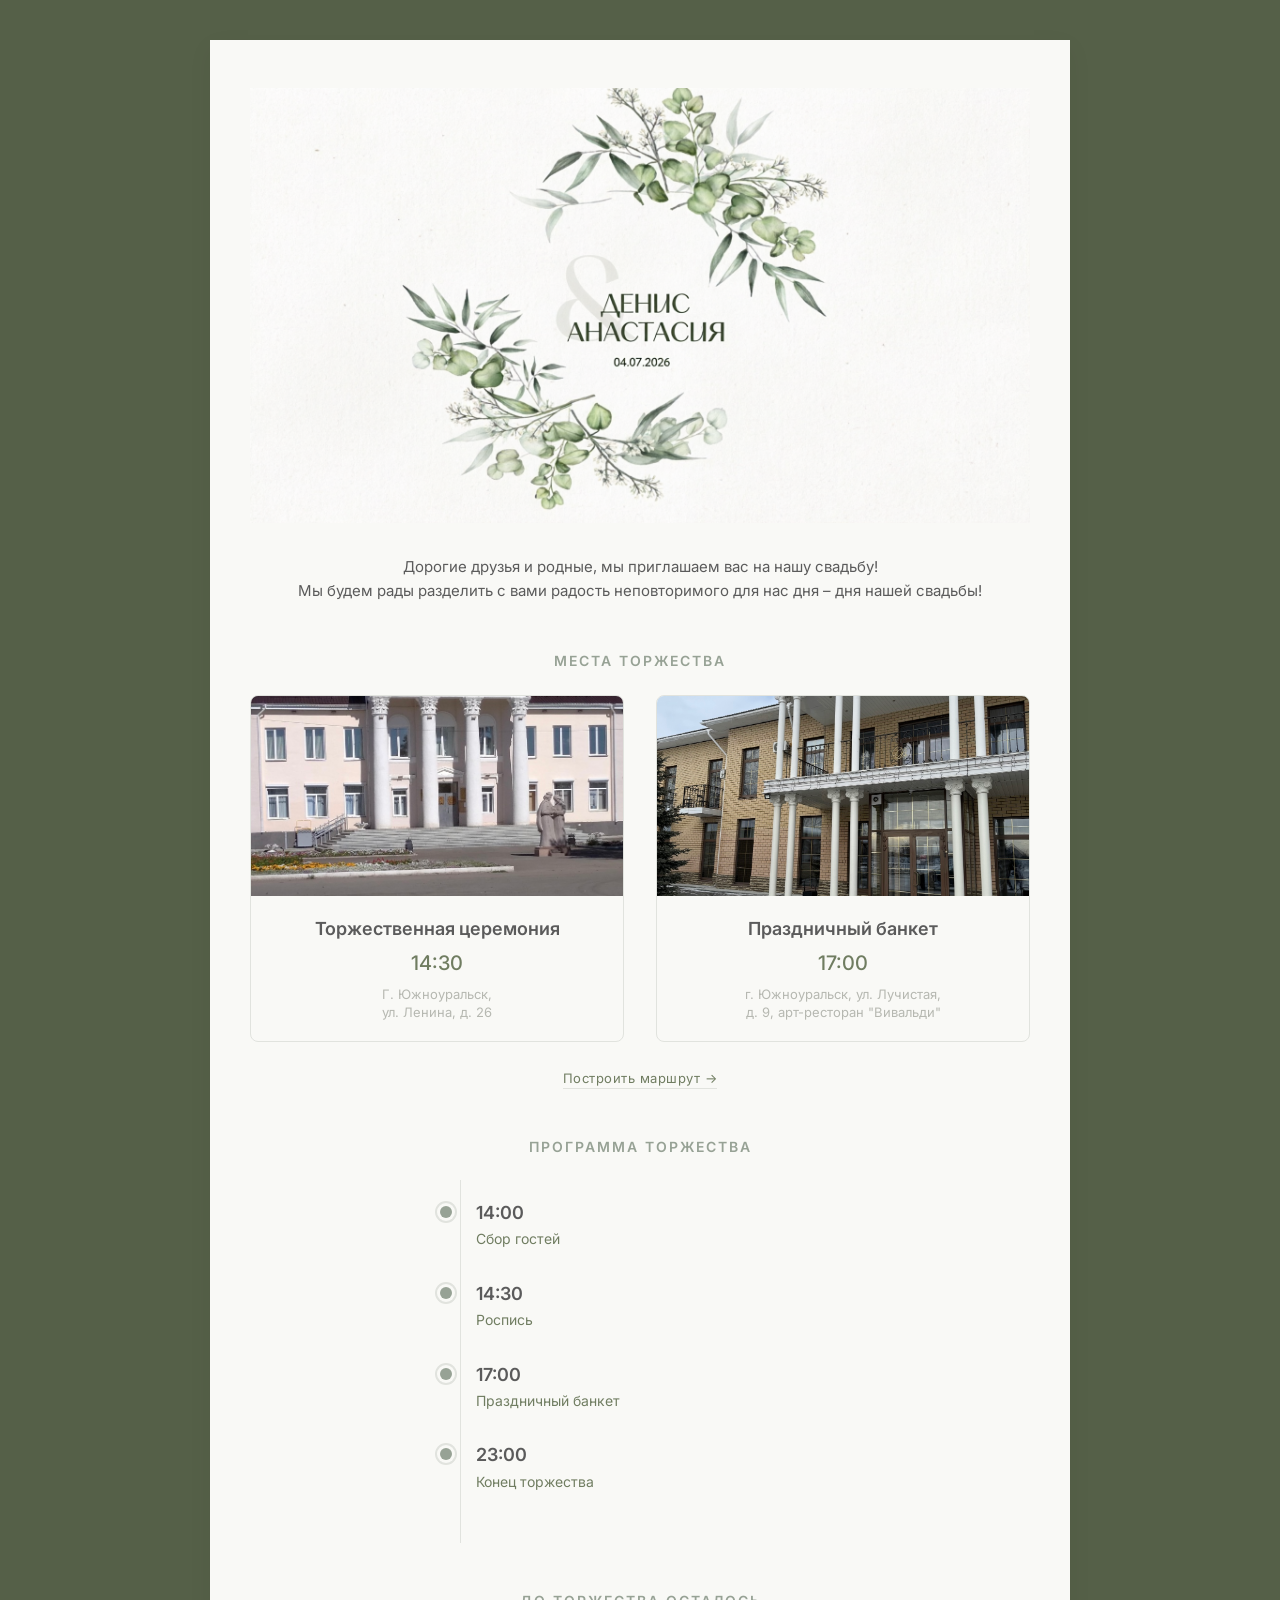
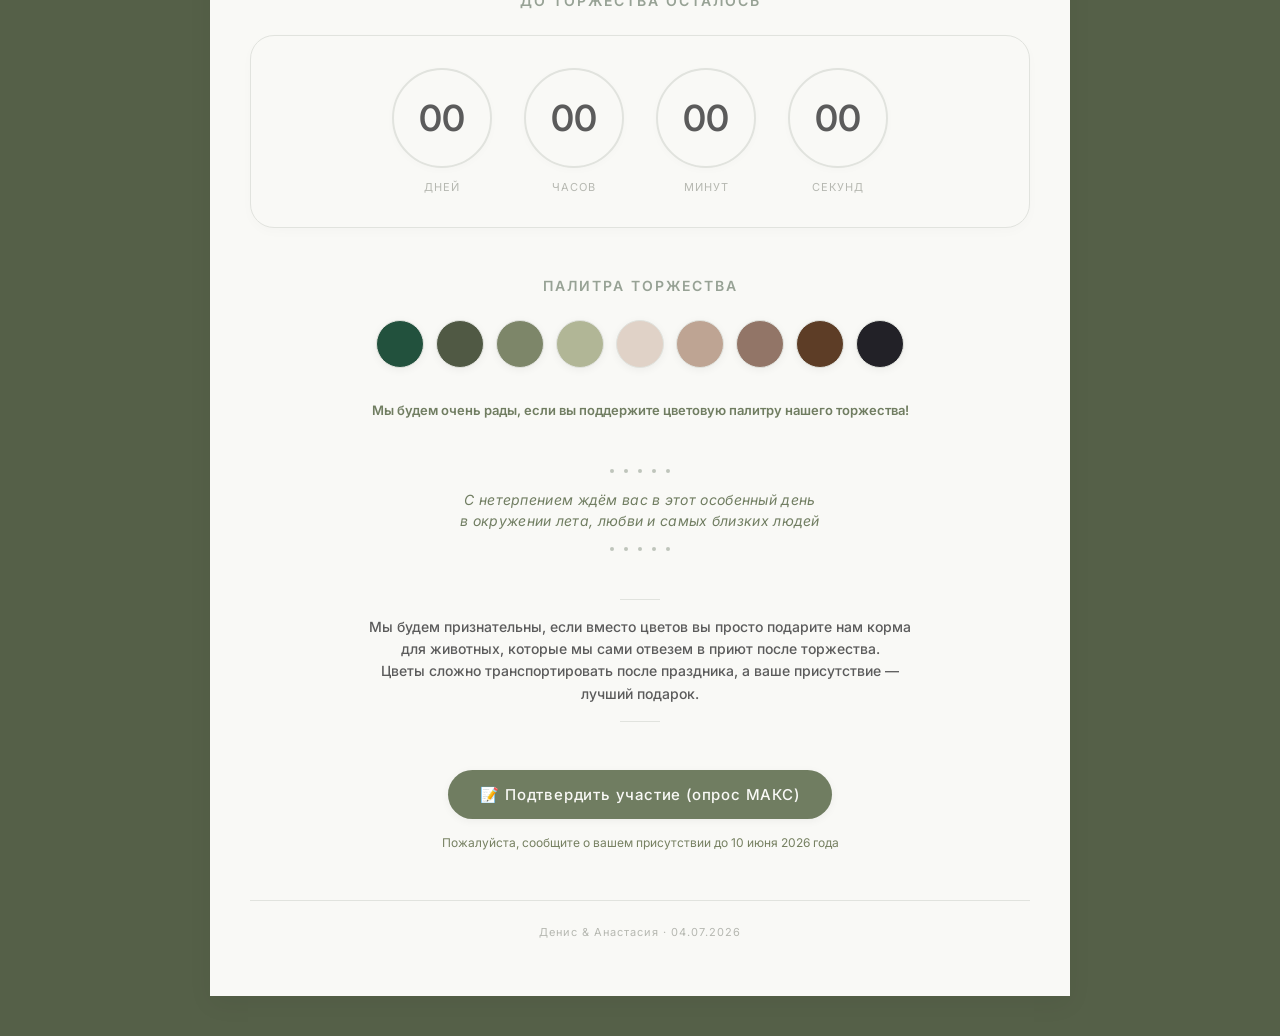
==== index.html @ 1950ab1e "Rename svad.html to index.html название поменяла" ====
﻿<!DOCTYPE html>
<html lang="ru">
<head>
    <meta charset="UTF-8">
    <meta name="viewport" content="width=device-width, initial-scale=1.0, user-scalable=yes">
    <title>Денис & Анастасия | Свадьба</title>
    <link rel="icon" type="image/png" href="icon.png">
    <link rel="stylesheet" href="style.css">
    <link href="https://fonts.googleapis.com/css2?family=Inter:opsz,wght@14..32,400;14..32,500;14..32,600&display=swap" rel="stylesheet">
</head>
<body>
    <div class="outer">
        <div class="card">
            <!-- Верхнее фото (замените src на свой файл) -->
            <div class="hero-image">
                <img src="1774098685.png" alt="Денис и Анастасия" class="hero-img">
            </div>

            <!-- Текст приглашения -->
            <div class="invite-text">
                <p>
                    Дорогие друзья и родные, мы приглашаем вас на нашу свадьбу!<br>
                    Мы будем рады разделить с вами радость неповторимого для нас дня – дня нашей свадьбы!
                </p>
            </div>

            <!-- Места торжества (две карточки с фото и адресом) -->
            <div class="section">
                <h2 class="section-title">МЕСТА ТОРЖЕСТВА</h2>
                <div class="locations">
                    <div class="location-card">
                        <div class="location-photo" style="background-image: url('zags.PNG');"></div>
                        <div class="location-info">
                            <h3>Торжественная церемония</h3>
                            <div class="location-time">14:30</div>
                            <div class="location-address">
                                Г. Южноуральск,<br>
                                ул. Ленина, д. 26
                            </div>
                        </div>
                    </div>
                    <div class="location-card">
                        <div class="location-photo" style="background-image: url('restor.PNG');"></div>
                        <div class="location-info">
                            <h3>Праздничный банкет</h3>
                            <div class="location-time">17:00</div>
                            <div class="location-address">
                                г. Южноуральск, ул. Лучистая,<br>
                                д. 9, арт-ресторан "Вивальди"
                            </div>
                        </div>
                    </div>
                </div>
                <div class="map-link-wrapper">
                    <a href="https://maps.yandex.ru/?text=Южноуральск" target="_blank" class="map-link">Построить маршрут →</a>
                </div>
            </div>

            <!-- Программа как путь (таймлайн) -->
            <div class="section">
                <h2 class="section-title">ПРОГРАММА ТОРЖЕСТВА</h2>
                <div class="timeline">
                    <div class="timeline-item">
                        <div class="timeline-dot"></div>
                        <div class="timeline-content">
                            <div class="timeline-time">14:00</div>
                            <div class="timeline-event">Сбор гостей</div>
                        </div>
                    </div>
                    <div class="timeline-item">
                        <div class="timeline-dot"></div>
                        <div class="timeline-content">
                            <div class="timeline-time">14:30</div>
                            <div class="timeline-event">Роспись</div>
                        </div>
                    </div>
                    <div class="timeline-item">
                        <div class="timeline-dot"></div>
                        <div class="timeline-content">
                            <div class="timeline-time">17:00</div>
                            <div class="timeline-event">Праздничный банкет</div>
                        </div>
                    </div>
                    <div class="timeline-item">
                        <div class="timeline-dot"></div>
                        <div class="timeline-content">
                            <div class="timeline-time">23:00</div>
                            <div class="timeline-event">Конец торжества</div>
                        </div>
                    </div>
                </div>
            </div>

            <!-- Таймер в красивых кругах внутри прямоугольника -->
            <div class="section">
                <h2 class="section-title">ДО ТОРЖЕСТВА ОСТАЛОСЬ</h2>
                <div class="timer-frame">
                    <div class="circle-timer">
                        <div class="circle-unit">
                            <div class="circle-number" id="days">00</div>
                            <div class="circle-label">дней</div>
                        </div>
                        <div class="circle-unit">
                            <div class="circle-number" id="hours">00</div>
                            <div class="circle-label">часов</div>
                        </div>
                        <div class="circle-unit">
                            <div class="circle-number" id="minutes">00</div>
                            <div class="circle-label">минут</div>
                        </div>
                        <div class="circle-unit">
                            <div class="circle-number" id="seconds">00</div>
                            <div class="circle-label">секунд</div>
                        </div>
                    </div>
                </div>
            </div>

            <!-- Палитра 9 цветов -->
            <div class="section">
                <h2 class="section-title">ПАЛИТРА ТОРЖЕСТВА</h2>
                <div class="palette">
                    <div class="palette-color" style="background: #22513d;"></div>
                    <div class="palette-color" style="background: #505944;"></div>
                    <div class="palette-color" style="background: #7d8669;"></div>
                    <div class="palette-color" style="background: #b1b696;"></div>
                    <div class="palette-color" style="background: #e0d2c7;"></div>
                    <div class="palette-color" style="background: #bea493;"></div>
                    <div class="palette-color" style="background: #927567;"></div>
                    <div class="palette-color" style="background: #5d3d26;"></div>
                    <div class="palette-color" style="background: #222127;"></div>
                </div>
                <div class="dresscode-text">
                    <p><strong>Мы будем очень рады, если вы поддержите цветовую палитру нашего торжества!</strong></p>
                </div>
            </div>

            <!-- ДЕКОРАТИВНЫЙ БЛОК -->
            <div class="decorative-block">
                <div class="decorative-line">
                    <span class="decorative-dot"></span>
                    <span class="decorative-dot"></span>
                    <span class="decorative-dot"></span>
                    <span class="decorative-dot"></span>
                    <span class="decorative-dot"></span>
                </div>
                <p class="decorative-text">С нетерпением ждём вас в этот особенный день<br>в окружении лета, любви и самых близких людей</p>
                <div class="decorative-line">
                    <span class="decorative-dot"></span>
                    <span class="decorative-dot"></span>
                    <span class="decorative-dot"></span>
                    <span class="decorative-dot"></span>
                    <span class="decorative-dot"></span>
                </div>
            </div>

            <!-- Предупреждение о цветах (текст теперь хорошо читается) -->
            <div class="flower-warning">
                <div class="warning-line"></div>
                <p>Мы будем признательны, если вместо цветов вы просто подарите нам корма для животных, которые мы сами отвезем в приют после торжества.<br>Цветы сложно транспортировать после праздника, а ваше присутствие — лучший подарок.</p>
                <div class="warning-line"></div>
            </div>

            <!-- КНОПКА ПОДТВЕРЖДЕНИЯ -->
            <div class="vk-section">
                <a href="https://max.ru/join/623QJFdfBB9IGYSQwmrCkDk_tjqx6nGpSXwSv_LpKjc" target="_blank" class="vk-button">📝 Подтвердить участие (опрос МАКС)</a>
                <div class="vk-note">Пожалуйста, сообщите о вашем присутствии до 10 июня 2026 года</div>
            </div>

            <div class="footer">
                Денис & Анастасия · 04.07.2026
            </div>
        </div>
    </div>

    <script>
        function updateTimer() {
            const wedding = new Date(2026, 6, 4, 14, 0, 0);
            const now = new Date();
            const diff = wedding - now;

            if (diff <= 0) {
                document.getElementById('days').innerText = '00';
                document.getElementById('hours').innerText = '00';
                document.getElementById('minutes').innerText = '00';
                document.getElementById('seconds').innerText = '00';
                return;
            }

            const days = Math.floor(diff / (1000 * 60 * 60 * 24));
            const hours = Math.floor((diff % (86400000)) / (3600000));
            const minutes = Math.floor((diff % 3600000) / 60000);
            const seconds = Math.floor((diff % 60000) / 1000);

            document.getElementById('days').innerText = days < 10 ? '0' + days : days;
            document.getElementById('hours').innerText = hours < 10 ? '0' + hours : hours;
            document.getElementById('minutes').innerText = minutes < 10 ? '0' + minutes : minutes;
            document.getElementById('seconds').innerText = seconds < 10 ? '0' + seconds : seconds;
        }
        setInterval(updateTimer, 1000);
        updateTimer();
    </script>
</body>
</html>
---- style.css ----
﻿* {
    margin: 0;
    padding: 0;
    box-sizing: border-box;
}

body {
    background: #556048;
    font-family: 'Inter', sans-serif;
    color: #5b5b5b;
    line-height: 1.4;
}

.outer {
    display: flex;
    justify-content: center;
    align-items: center;
    min-height: 100vh;
    padding: 40px 20px;
}

.card {
    max-width: 860px;
    width: 100%;
    background: #f9f9f6;
    padding: 48px 40px 56px;
    box-shadow: 0 8px 24px rgba(0,0,0,0.05);
}

/* Верхнее фото */
.hero-image {
    text-align: center;
    margin-bottom: 32px;
}

.hero-img {
    max-width: 100%;
    height: auto;
    display: block;
    margin: 0 auto;
}

/* Текст приглашения */
.invite-text {
    text-align: center;
    margin: 32px 0 40px;
    font-size: 15px;
    line-height: 1.6;
    color: #5b5b5b;
}

/* Секции */
.section {
    margin: 48px 0;
}

.section-title {
    font-size: 14px;
    font-weight: 600;
    letter-spacing: 2px;
    text-transform: uppercase;
    color: #97a295;
    text-align: center;
    margin-bottom: 24px;
}

/* ========== МЕСТА ТОРЖЕСТВА ========== */
.locations {
    display: flex;
    flex-wrap: wrap;
    gap: 32px;
    justify-content: center;
    margin-bottom: 24px;
}

.location-card {
    flex: 1;
    min-width: 260px;
    background: #f9f9f6;
    border: 1px solid #e1e3de;
    border-radius: 8px;
    overflow: hidden;
    transition: transform 0.2s ease, box-shadow 0.2s ease;
}

    .location-card:hover {
        transform: translateY(-4px);
        box-shadow: 0 8px 20px rgba(0, 0, 0, 0.05);
    }

.location-photo {
    height: 200px;
    background-size: cover;
    background-position: center;
}

.location-info {
    padding: 20px;
    text-align: center;
}

    .location-info h3 {
        font-size: 18px;
        font-weight: 600;
        color: #5b5b5b;
        margin-bottom: 8px;
    }

.location-time {
    font-size: 20px;
    font-weight: 500;
    color: #707d61;
    margin-bottom: 8px;
}

.location-address {
    font-size: 13px;
    color: #b6b8b1;
    line-height: 1.4;
}

.map-link-wrapper {
    text-align: center;
    margin-top: 8px;
}

.map-link {
    color: #707d61;
    text-decoration: none;
    font-size: 13px;
    letter-spacing: 0.5px;
    border-bottom: 1px solid #e1e3de;
    padding-bottom: 2px;
    transition: 0.2s;
}

    .map-link:hover {
        color: #5b5b5b;
        border-bottom-color: #97a295;
    }

/* ========== ТАЙМЛАЙН ========== */
.timeline {
    position: relative;
    max-width: 400px;
    margin: 0 auto;
    padding: 20px 0;
}

    .timeline::before {
        content: '';
        position: absolute;
        left: 20px;
        top: 0;
        bottom: 0;
        width: 1px;
        background: #e1e3de;
    }

.timeline-item {
    display: flex;
    margin-bottom: 32px;
    position: relative;
}

.timeline-dot {
    width: 12px;
    height: 12px;
    background: #97a295;
    border-radius: 50%;
    margin-right: 24px;
    margin-top: 6px;
    position: relative;
    z-index: 1;
    box-shadow: 0 0 0 3px #f9f9f6, 0 0 0 5px #e1e3de;
    transition: all 0.2s ease;
}

.timeline-item:hover .timeline-dot {
    background: #707d61;
    transform: scale(1.2);
}

.timeline-content {
    flex: 1;
}

.timeline-time {
    font-size: 18px;
    font-weight: 600;
    color: #5b5b5b;
    margin-bottom: 4px;
    font-family: 'Inter', monospace;
}

.timeline-event {
    font-size: 14px;
    color: #707d61;
    line-height: 1.4;
}

/* ========== ТАЙМЕР В КРУГАХ ========== */
.timer-frame {
    background: #f9f9f6;
    border: 1px solid #e1e3de;
    border-radius: 24px;
    padding: 32px 24px;
    margin-top: 16px;
    box-shadow: 0 4px 12px rgba(0, 0, 0, 0.02);
}

.circle-timer {
    display: flex;
    justify-content: center;
    gap: 32px;
    flex-wrap: wrap;
}

.circle-unit {
    text-align: center;
    width: 100px;
}

.circle-number {
    width: 100px;
    height: 100px;
    background: #f9f9f6;
    border: 2px solid #e1e3de;
    border-radius: 50%;
    display: flex;
    align-items: center;
    justify-content: center;
    font-size: 36px;
    font-weight: 600;
    font-family: 'Inter', monospace;
    color: #5b5b5b;
    margin-bottom: 12px;
    transition: all 0.2s ease;
    box-shadow: 0 2px 8px rgba(0, 0, 0, 0.02);
}

.circle-label {
    font-size: 11px;
    text-transform: uppercase;
    letter-spacing: 1px;
    color: #b6b8b1;
}

/* ========== ПАЛИТРА ========== */
.palette {
    display: flex;
    flex-wrap: wrap;
    justify-content: center;
    gap: 12px;
    margin-bottom: 32px;
}

.palette-color {
    width: 48px;
    height: 48px;
    border-radius: 50%;
    box-shadow: 0 2px 8px rgba(0,0,0,0.05);
    transition: transform 0.2s ease;
    border: 1px solid #e1e3de;
}

    .palette-color:hover {
        transform: scale(1.05);
    }

.dresscode-text {
    text-align: center;
    font-size: 13px;
    color: #5b5b5b;
    line-height: 1.6;
}

    .dresscode-text p {
        margin-bottom: 8px;
    }

    .dresscode-text strong {
        color: #707d61;
        font-weight: 600;
    }

/* ========== ДЕКОРАТИВНЫЙ БЛОК ========== */
.decorative-block {
    margin: 48px 0 32px;
    text-align: center;
}

.decorative-line {
    display: flex;
    justify-content: center;
    gap: 10px;
    margin: 16px 0;
}

.decorative-dot {
    width: 4px;
    height: 4px;
    background: #97a295;
    border-radius: 50%;
    opacity: 0.6;
}

.decorative-text {
    font-size: 14px;
    font-style: italic;
    color: #707d61;
    line-height: 1.5;
    letter-spacing: 0.3px;
    max-width: 450px;
    margin: 0 auto;
}

/* ========== ПРЕДУПРЕЖДЕНИЕ О ЦВЕТАХ ========== */
.flower-warning {
    margin: 48px 0;
    text-align: center;
}

.warning-line {
    width: 40px;
    height: 1px;
    background: #e1e3de;
    margin: 16px auto;
}

.flower-warning p {
    font-size: 14px;
    color: #5b5b5b;
    line-height: 1.6;
    font-style: normal;
    max-width: 560px;
    margin: 0 auto;
    font-weight: 500;
}

/* ========== КНОПКА ========== */
.vk-section {
    text-align: center;
    margin: 48px 0 32px;
}

.vk-button {
    display: inline-block;
    background: #707d61;
    color: #f9f9f6;
    padding: 14px 32px;
    border-radius: 40px;
    text-decoration: none;
    font-size: 15px;
    font-weight: 500;
    letter-spacing: 0.8px;
    transition: all 0.2s ease;
    box-shadow: 0 2px 8px rgba(0,0,0,0.05);
    border: none;
    cursor: pointer;
}

    .vk-button:hover {
        background: #5b5b5b;
        transform: translateY(-2px);
        box-shadow: 0 6px 16px rgba(0,0,0,0.1);
        color: white;
    }

.vk-note {
    font-size: 12px;
    color: #768061;
    margin-top: 16px;
}

/* ========== ФУТЕР ========== */
.footer {
    text-align: center;
    margin-top: 48px;
    font-size: 11px;
    color: #b6b8b1;
    letter-spacing: 1px;
    border-top: 1px solid #e1e3de;
    padding-top: 24px;
}

/* ========== АДАПТИВНОСТЬ ========== */
@media (max-width: 680px) {
    .card {
        padding: 32px 24px 40px;
    }

    .circle-timer {
        gap: 20px;
    }

    .circle-unit {
        width: 70px;
    }

    .circle-number {
        width: 70px;
        height: 70px;
        font-size: 24px;
    }

    .timeline::before {
        left: 16px;
    }

    .timeline-dot {
        width: 10px;
        height: 10px;
        margin-right: 20px;
        margin-top: 4px;
    }

    .timeline-time {
        font-size: 16px;
    }

    .timeline-event {
        font-size: 13px;
    }

    .timer-frame {
        padding: 24px 16px;
    }

    .location-card {
        min-width: 100%;
    }
}
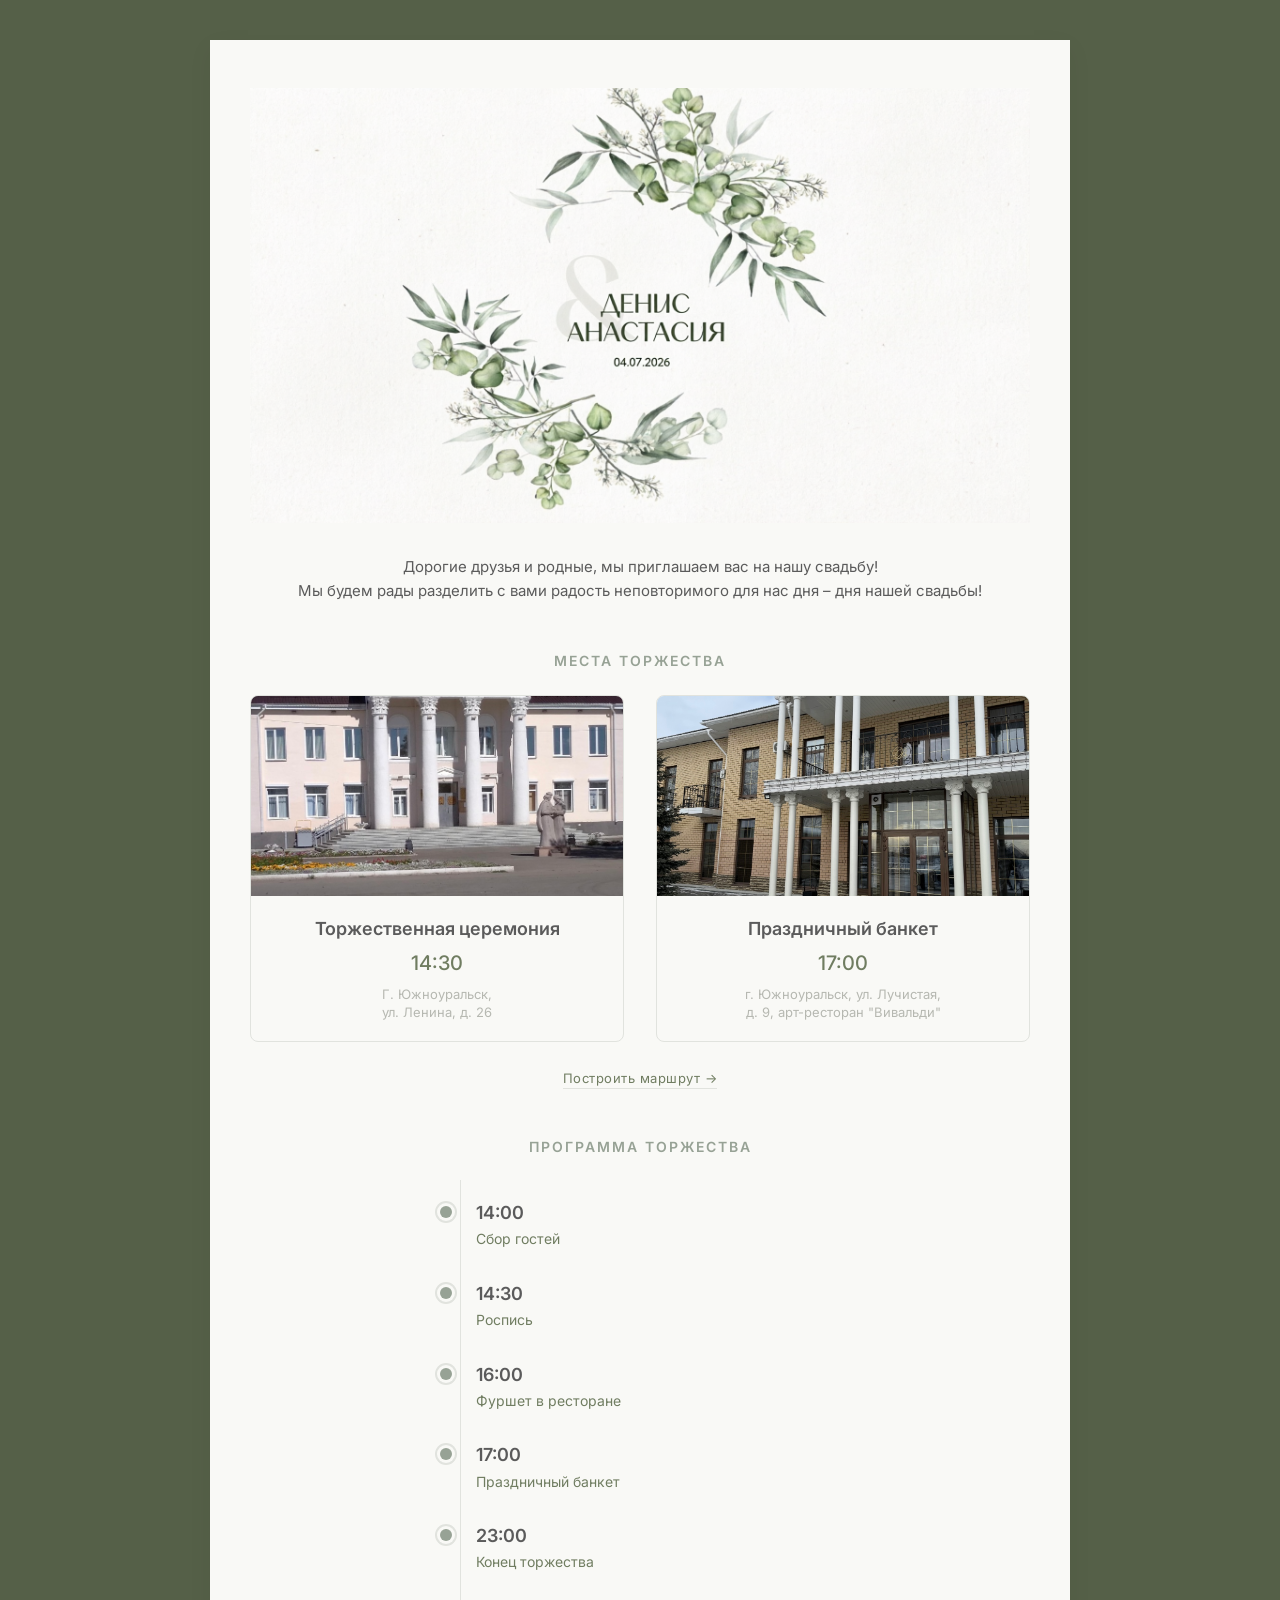
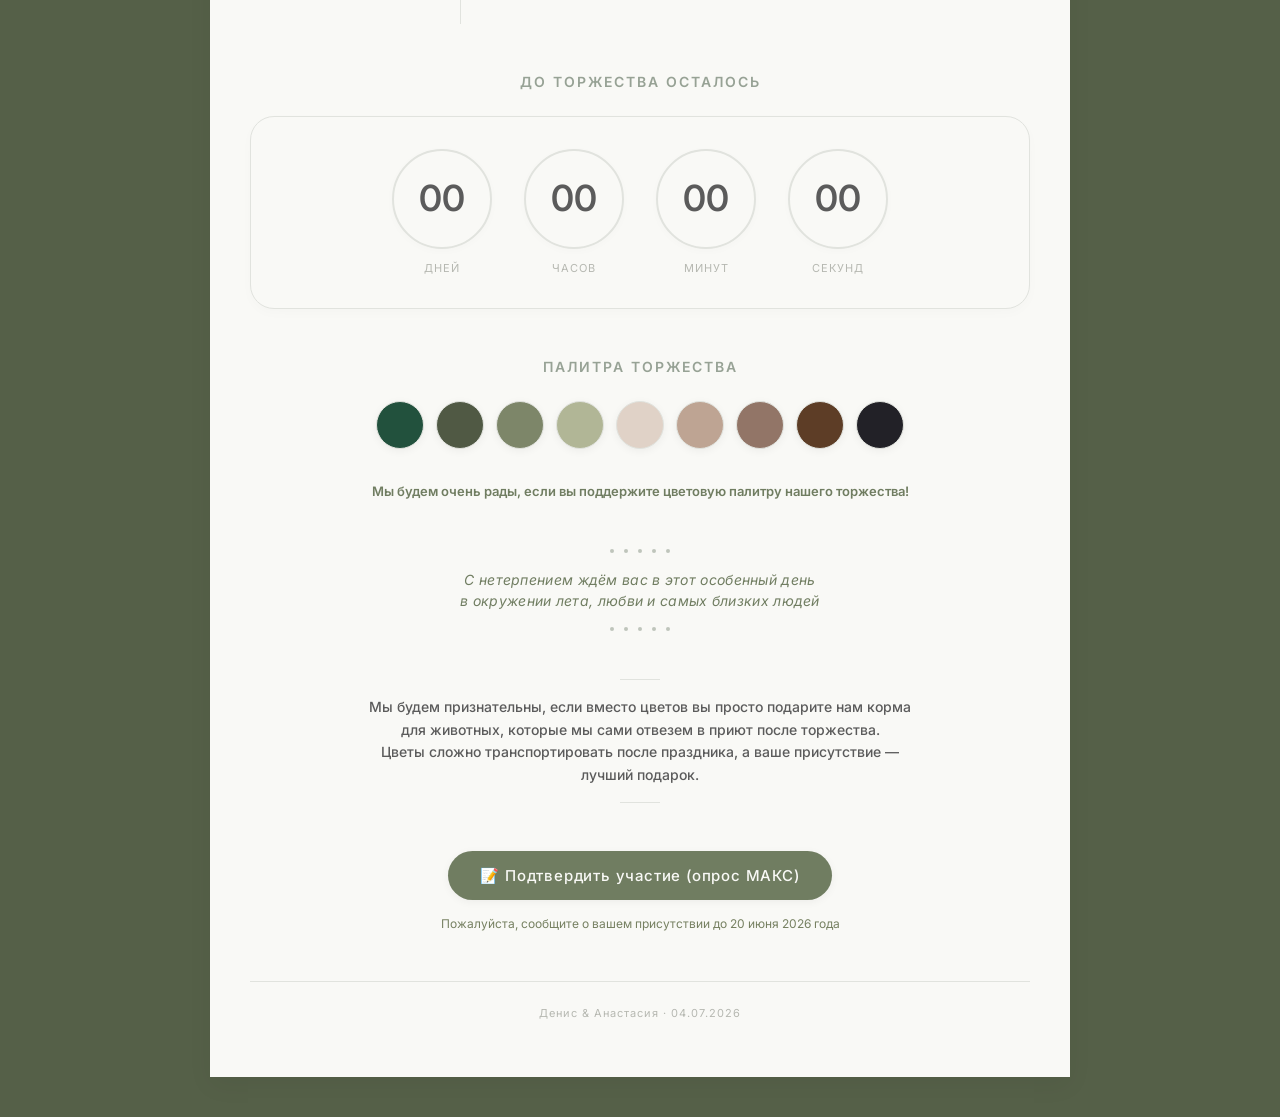
==== commit c0f0e407: "Update index.html Исправила дату и добавила фуршет" ====
--- a/index.html
+++ b/index.html
@@ -77,6 +77,13 @@
                     <div class="timeline-item">
                         <div class="timeline-dot"></div>
                         <div class="timeline-content">
+                            <div class="timeline-time">16:00</div>
+                            <div class="timeline-event">Фуршет в ресторане</div>
+                        </div>
+                    </div>
+                    <div class="timeline-item">
+                        <div class="timeline-dot"></div>
+                        <div class="timeline-content">
                             <div class="timeline-time">17:00</div>
                             <div class="timeline-event">Праздничный банкет</div>
                         </div>
@@ -164,7 +171,7 @@
             <!-- КНОПКА ПОДТВЕРЖДЕНИЯ -->
             <div class="vk-section">
                 <a href="https://max.ru/join/623QJFdfBB9IGYSQwmrCkDk_tjqx6nGpSXwSv_LpKjc" target="_blank" class="vk-button">📝 Подтвердить участие (опрос МАКС)</a>
-                <div class="vk-note">Пожалуйста, сообщите о вашем присутствии до 10 июня 2026 года</div>
+                <div class="vk-note">Пожалуйста, сообщите о вашем присутствии до 20 июня 2026 года</div>
             </div>
 
             <div class="footer">
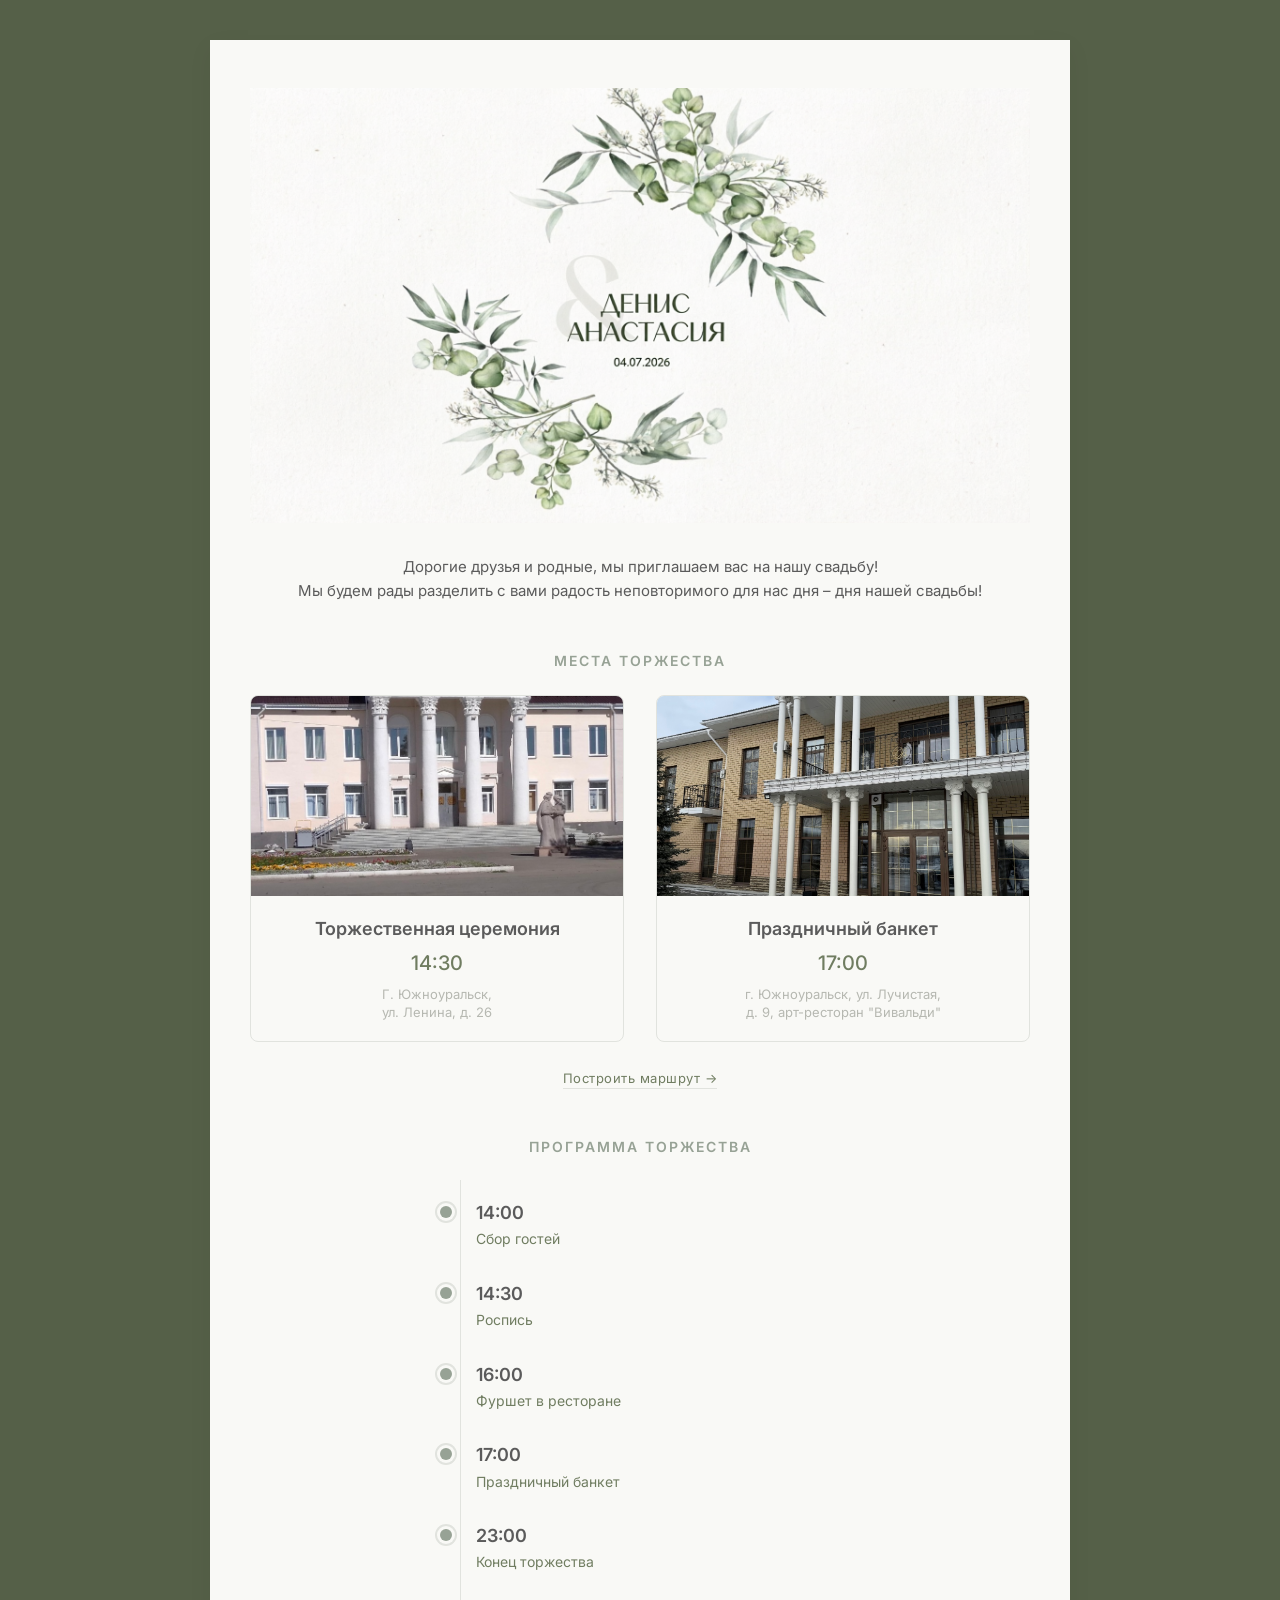
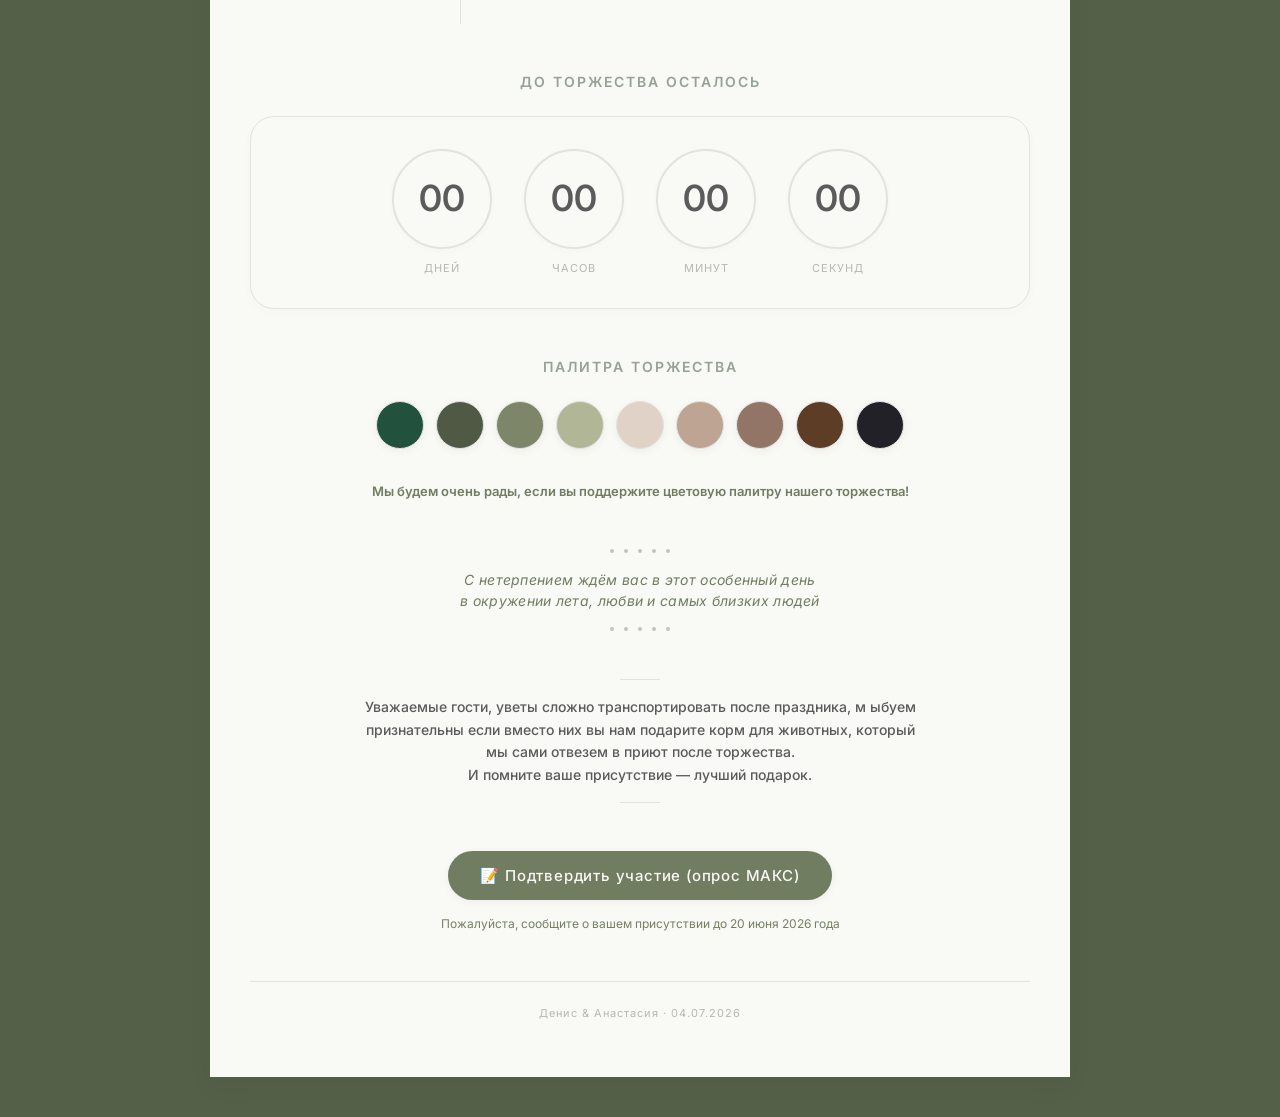
==== commit 1f94d869: "Update index.html Исправила пожелание к подаркам" ====
--- a/index.html
+++ b/index.html
@@ -164,7 +164,7 @@
             <!-- Предупреждение о цветах (текст теперь хорошо читается) -->
             <div class="flower-warning">
                 <div class="warning-line"></div>
-                <p>Мы будем признательны, если вместо цветов вы просто подарите нам корма для животных, которые мы сами отвезем в приют после торжества.<br>Цветы сложно транспортировать после праздника, а ваше присутствие — лучший подарок.</p>
+                <p>Уважаемые гости, уветы сложно транспортировать после праздника, м ыбуем признательны если вместо них вы нам подарите корм для животных, который мы сами отвезем в приют после торжества.<br>И помните ваше присутствие — лучший подарок.</p>
                 <div class="warning-line"></div>
             </div>
 
--- a/style.css
+++ b/style.css
@@ -386,6 +386,15 @@
 
 /* ========== АДАПТИВНОСТЬ ========== */
 @media (max-width: 680px) {
+    .location-photo {
+        height: auto;
+        background-size: contain;
+        background-repeat: no-repeat;
+        background-color: #f9f9f6;
+        min-height: 200px;
+    }
+}
+@media (max-width: 680px) {
     .card {
         padding: 32px 24px 40px;
     }
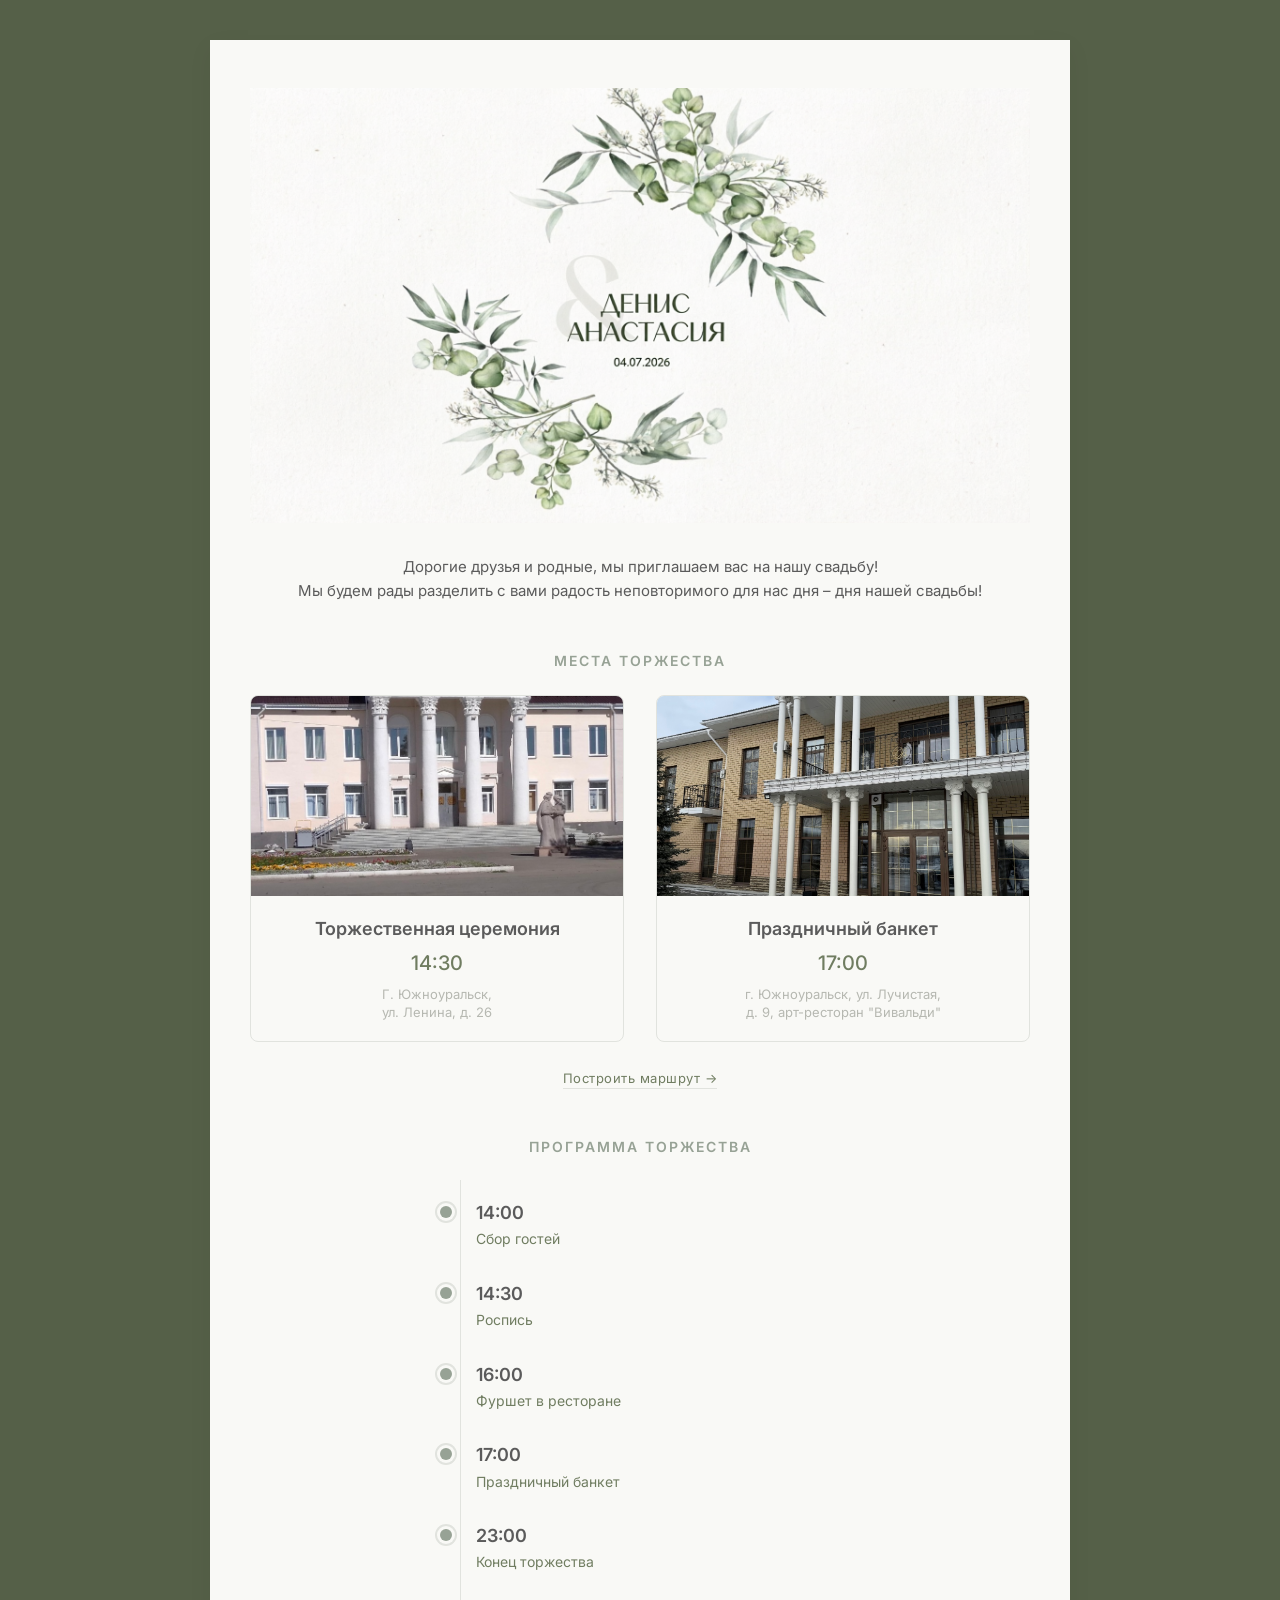
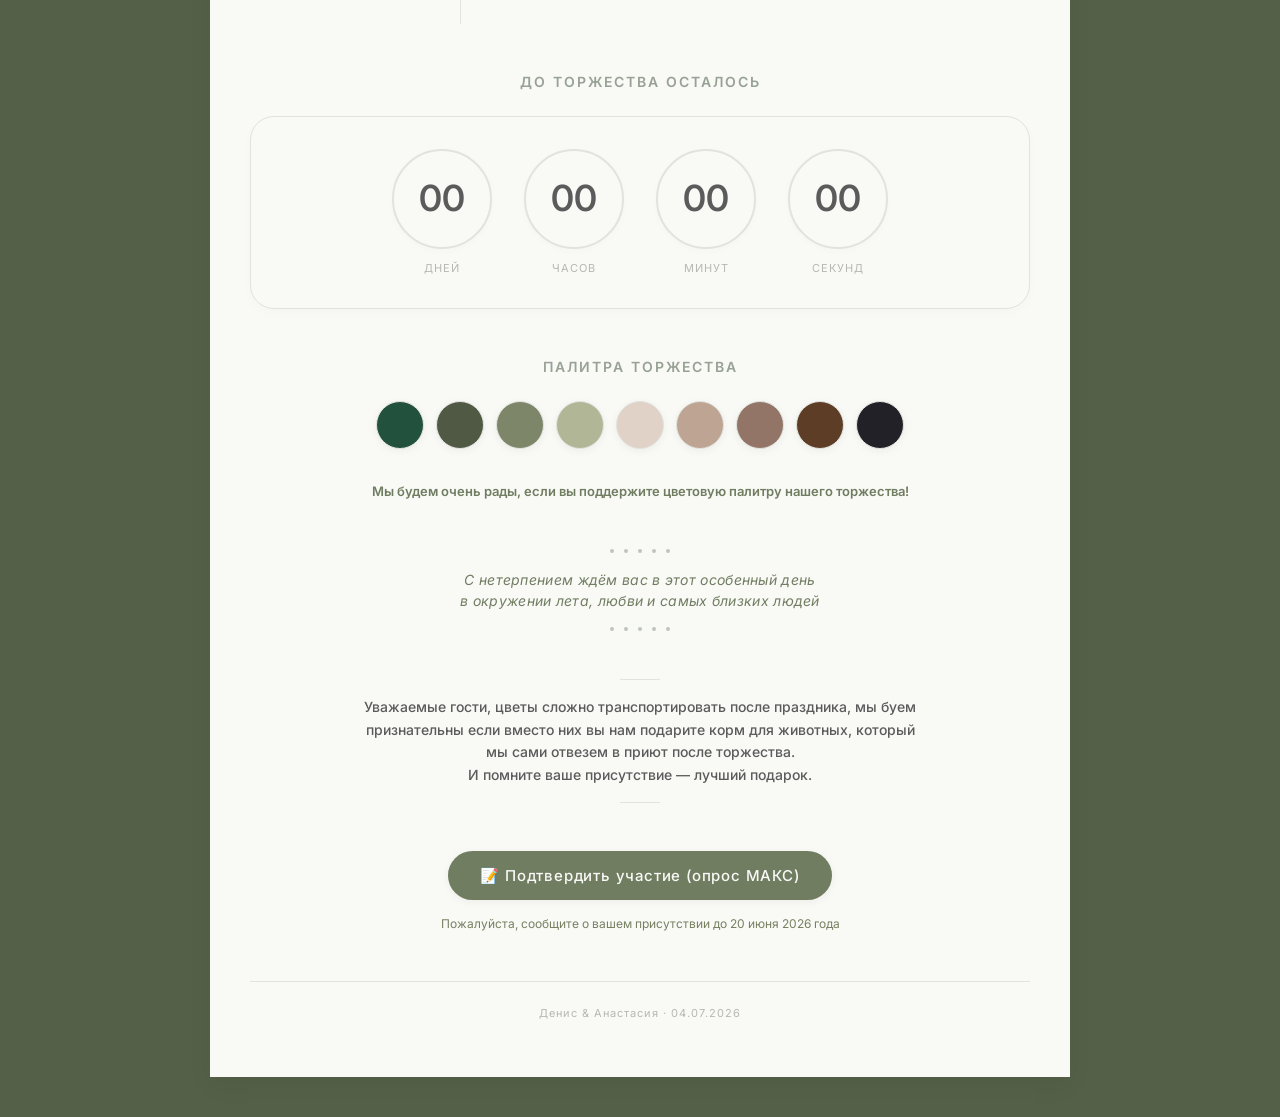
==== commit 31146ba9: "Update index.html ошибочки" ====
--- a/index.html
+++ b/index.html
@@ -164,7 +164,7 @@
             <!-- Предупреждение о цветах (текст теперь хорошо читается) -->
             <div class="flower-warning">
                 <div class="warning-line"></div>
-                <p>Уважаемые гости, уветы сложно транспортировать после праздника, м ыбуем признательны если вместо них вы нам подарите корм для животных, который мы сами отвезем в приют после торжества.<br>И помните ваше присутствие — лучший подарок.</p>
+                <p>Уважаемые гости, цветы сложно транспортировать после праздника, мы буем признательны если вместо них вы нам подарите корм для животных, который мы сами отвезем в приют после торжества.<br>И помните ваше присутствие — лучший подарок.</p>
                 <div class="warning-line"></div>
             </div>
 
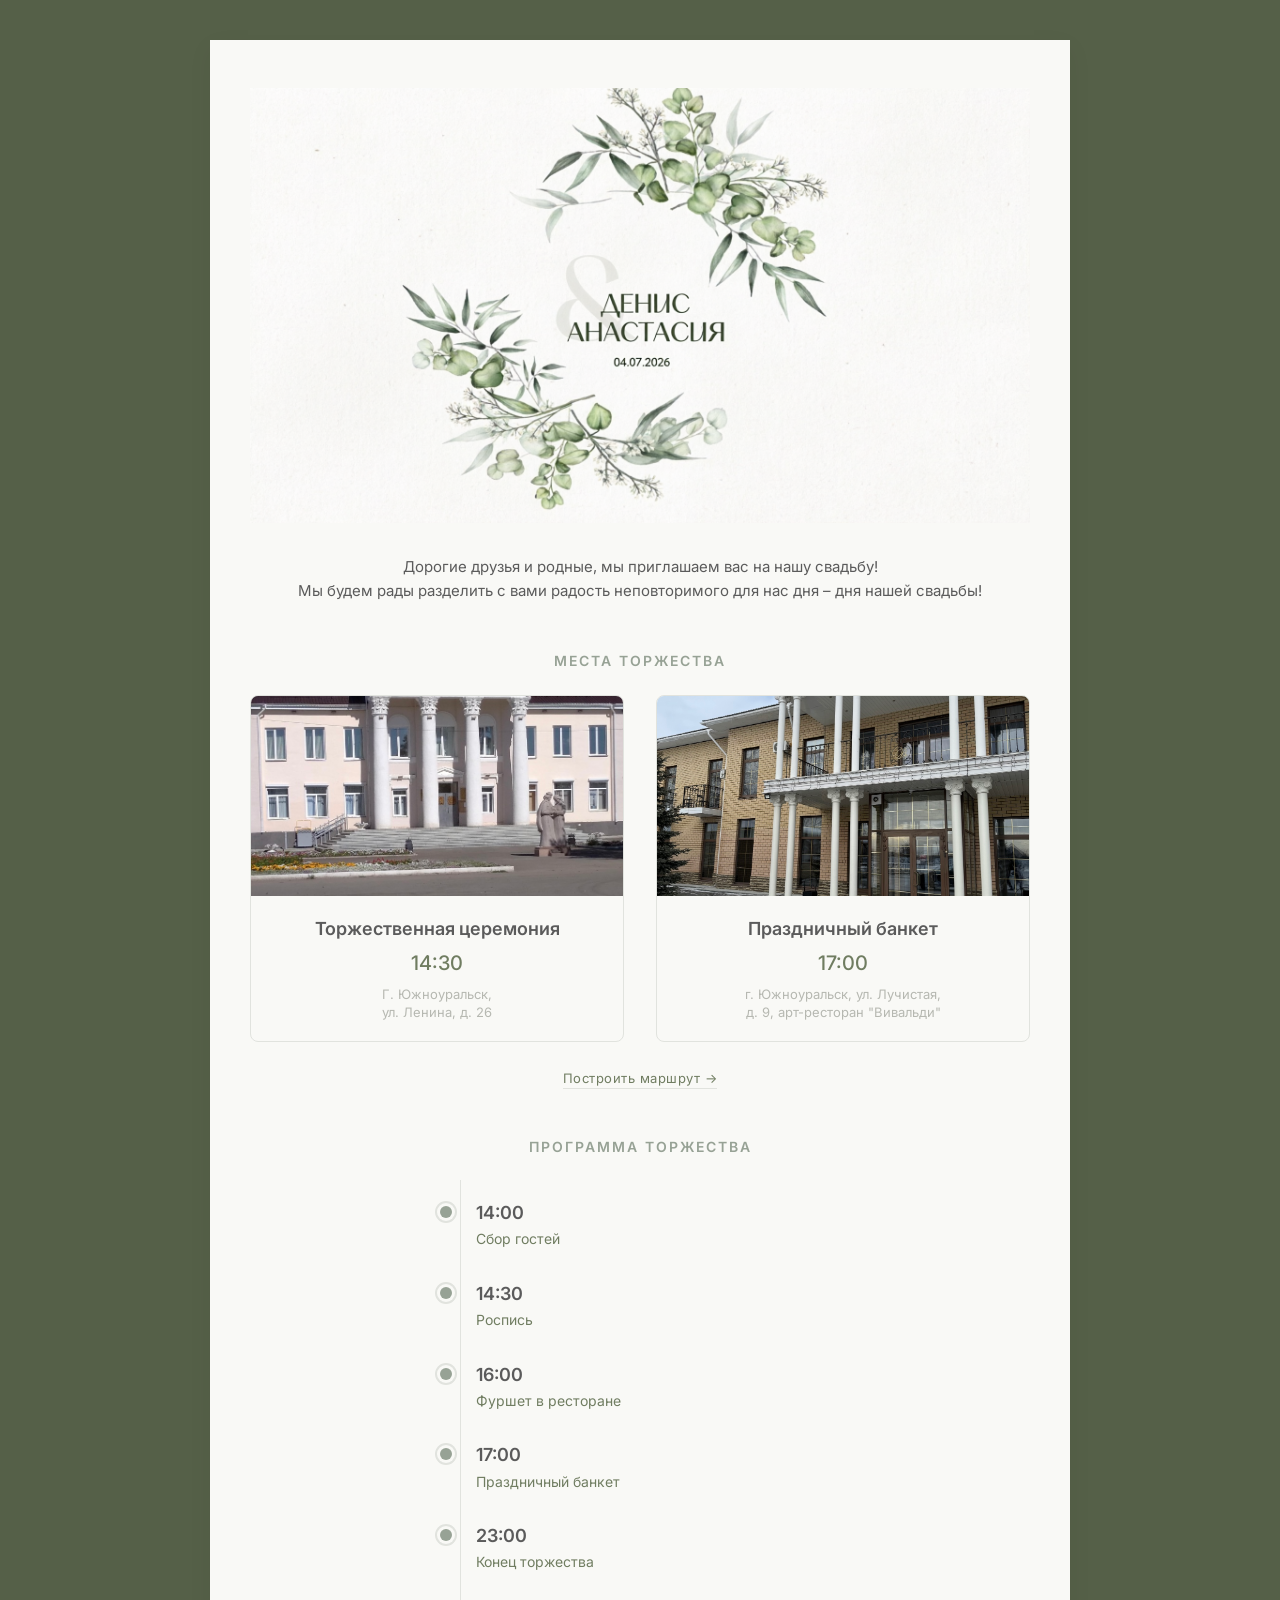
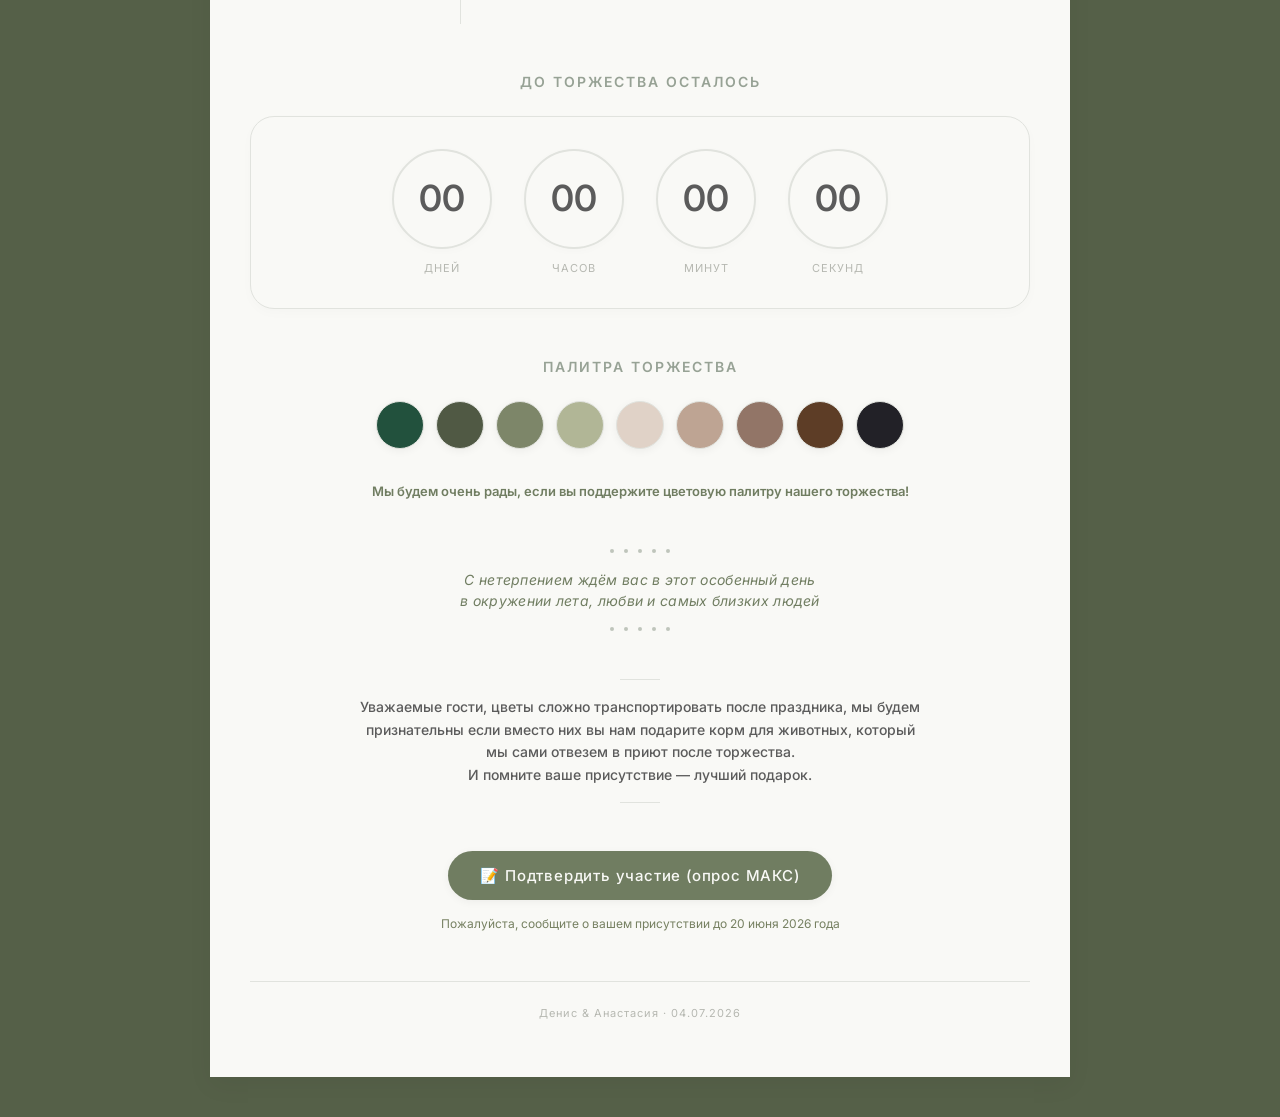
==== commit f9fbee85: "Update index.html ошибки" ====
--- a/index.html
+++ b/index.html
@@ -164,7 +164,7 @@
             <!-- Предупреждение о цветах (текст теперь хорошо читается) -->
             <div class="flower-warning">
                 <div class="warning-line"></div>
-                <p>Уважаемые гости, цветы сложно транспортировать после праздника, мы буем признательны если вместо них вы нам подарите корм для животных, который мы сами отвезем в приют после торжества.<br>И помните ваше присутствие — лучший подарок.</p>
+                <p>Уважаемые гости, цветы сложно транспортировать после праздника, мы будем признательны если вместо них вы нам подарите корм для животных, который мы сами отвезем в приют после торжества.<br>И помните ваше присутствие — лучший подарок.</p>
                 <div class="warning-line"></div>
             </div>
 
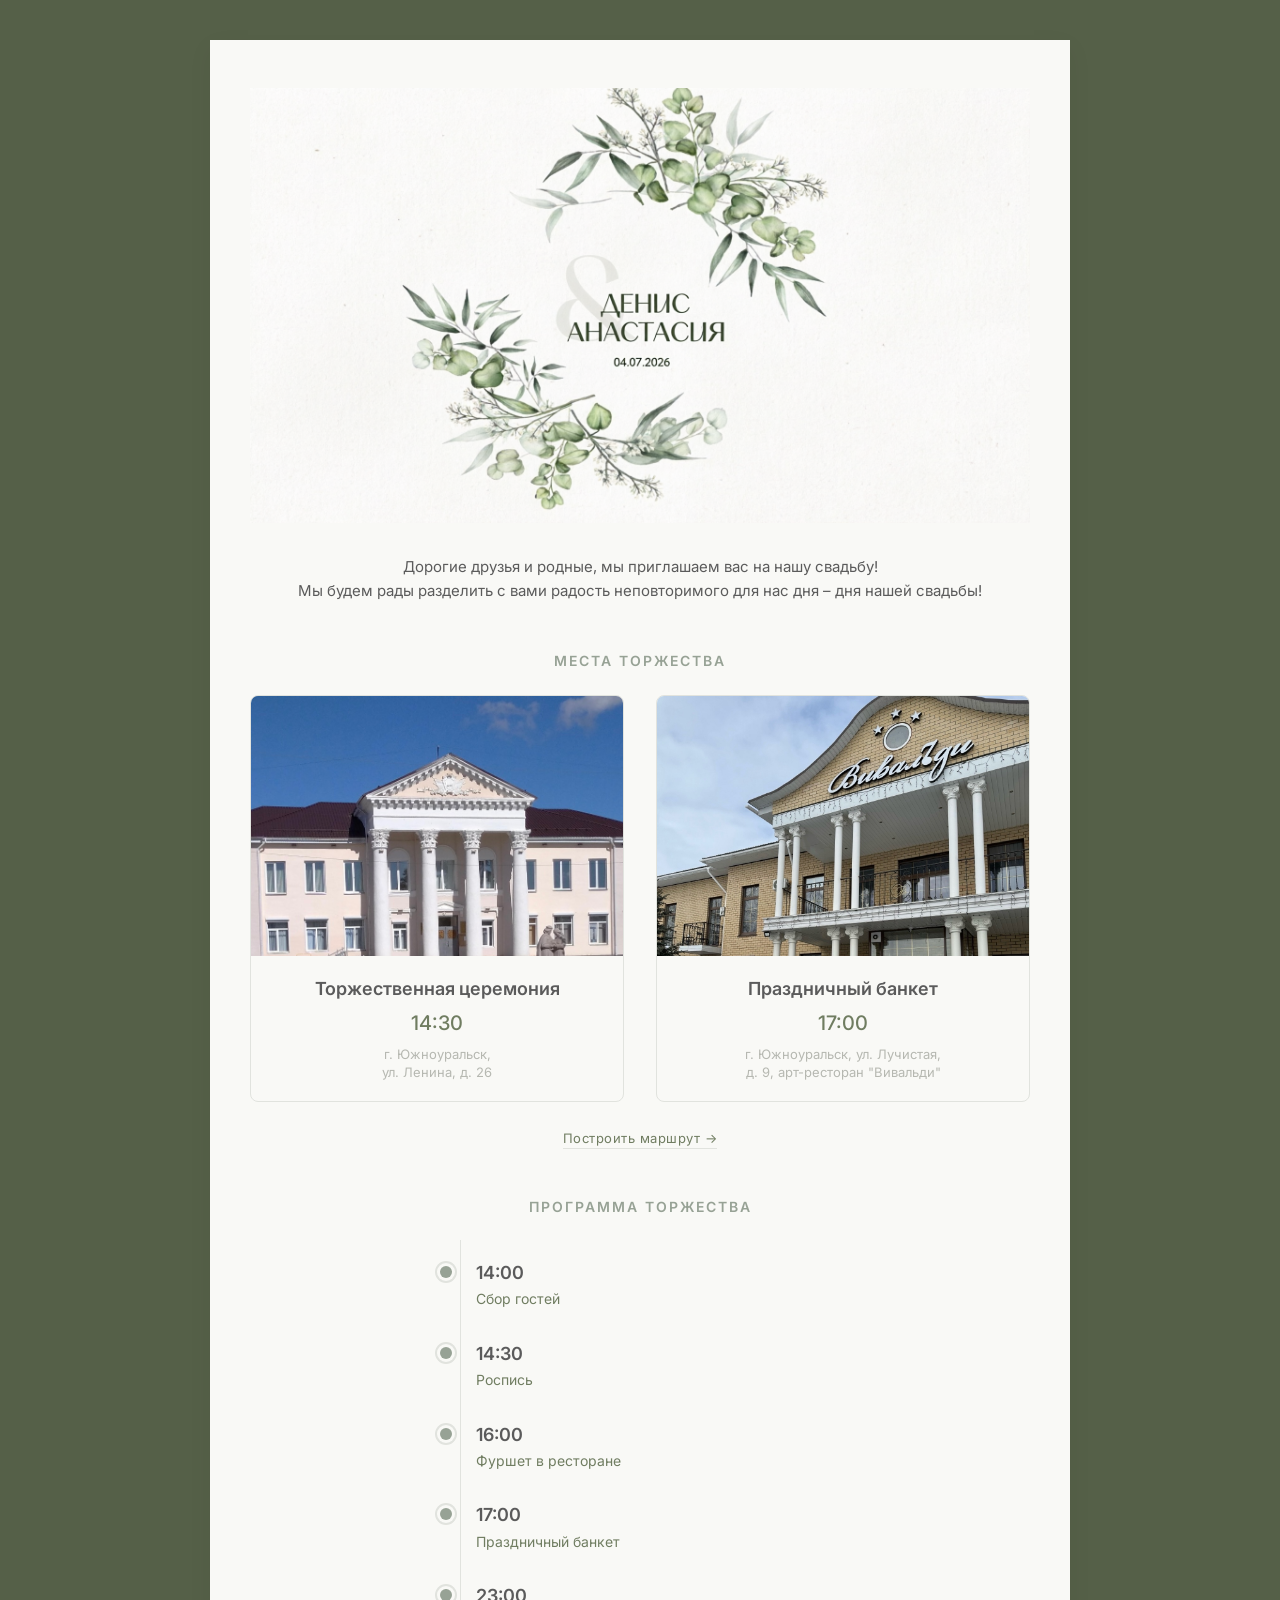
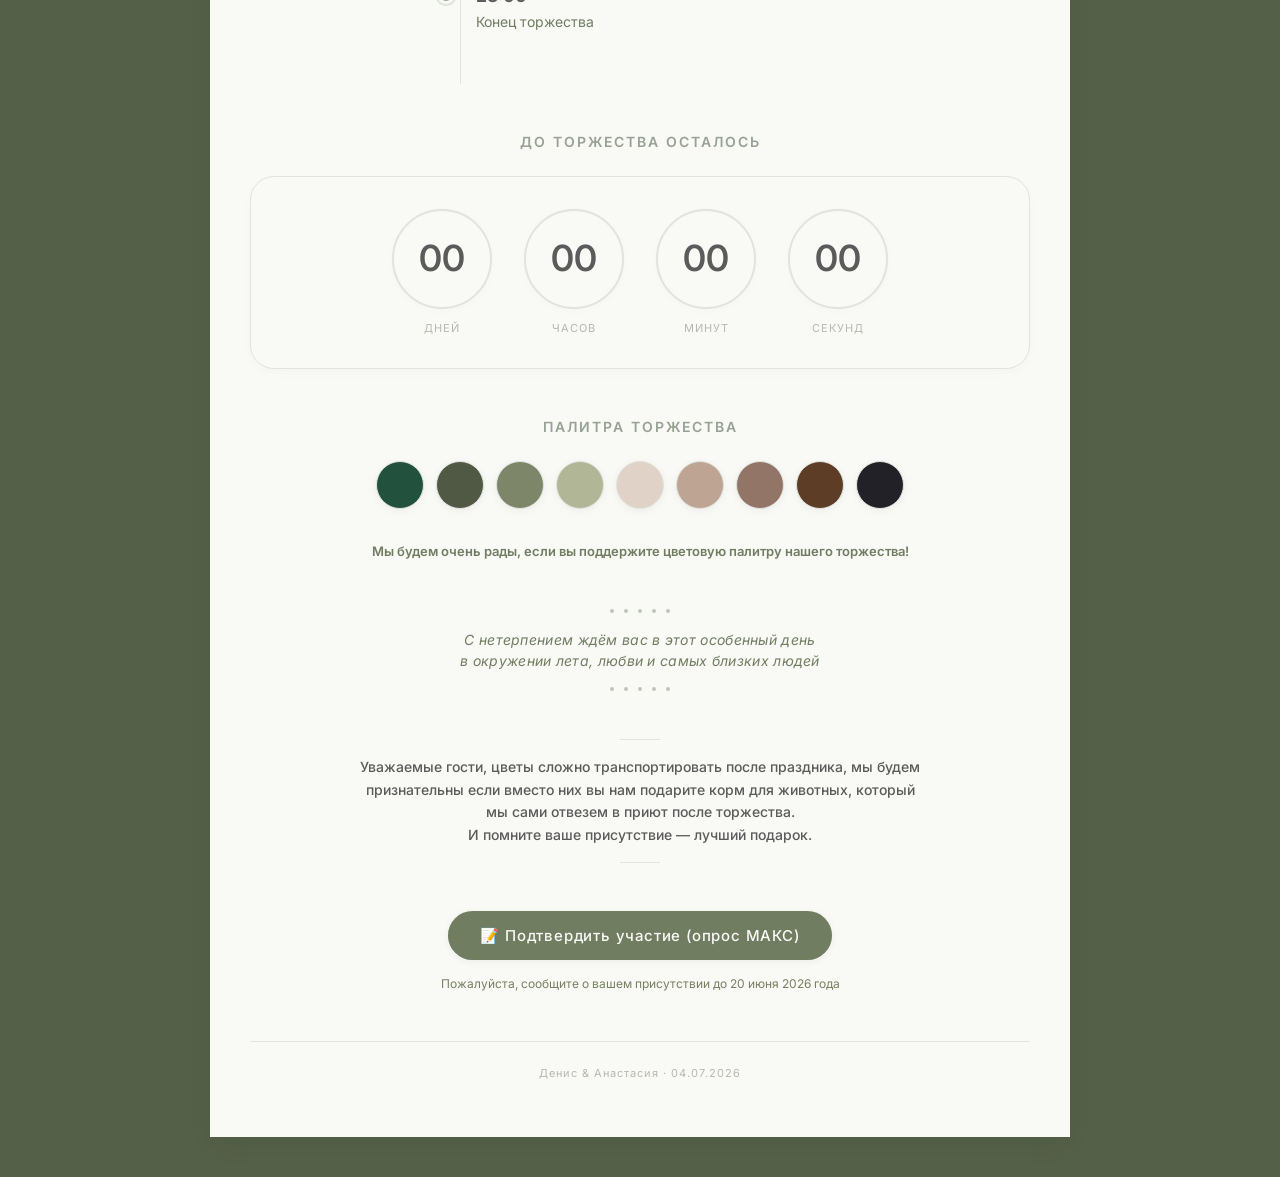
==== commit 882b8fc3: "Update index.html" ====
--- a/index.html
+++ b/index.html
@@ -34,7 +34,7 @@
                             <h3>Торжественная церемония</h3>
                             <div class="location-time">14:30</div>
                             <div class="location-address">
-                                Г. Южноуральск,<br>
+                                г. Южноуральск,<br>
                                 ул. Ленина, д. 26
                             </div>
                         </div>
--- a/style.css
+++ b/style.css
@@ -89,9 +89,9 @@
     }
 
 .location-photo {
-    height: 200px;
+    height: 260px;
     background-size: cover;
-    background-position: center;
+    background-position: top center;
 }
 
 .location-info {
@@ -387,8 +387,8 @@
 /* ========== АДАПТИВНОСТЬ ========== */
 @media (max-width: 680px) {
     .location-photo {
-        height: auto;
-        background-size: contain;
+        background-position: top center;
+        height: 220px;  /* чуть выше, чтобы лучше видно */
         background-repeat: no-repeat;
         background-color: #f9f9f6;
         min-height: 200px;
@@ -440,3 +440,19 @@
         min-width: 100%;
     }
 }
+
+/* ========== УВЕЛИЧЕНИЕ ГЛАВНОГО ФОТО НА МОБИЛЬНЫХ ========== */
+@media (max-width: 680px) {
+    .hero-image {
+        margin-left: -24px;
+        margin-right: -24px;
+        margin-top: -24px;
+        margin-bottom: 24px;
+    }
+    
+    .hero-img {
+        width: 100%;
+        height: auto;
+        display: block;
+    }
+}
